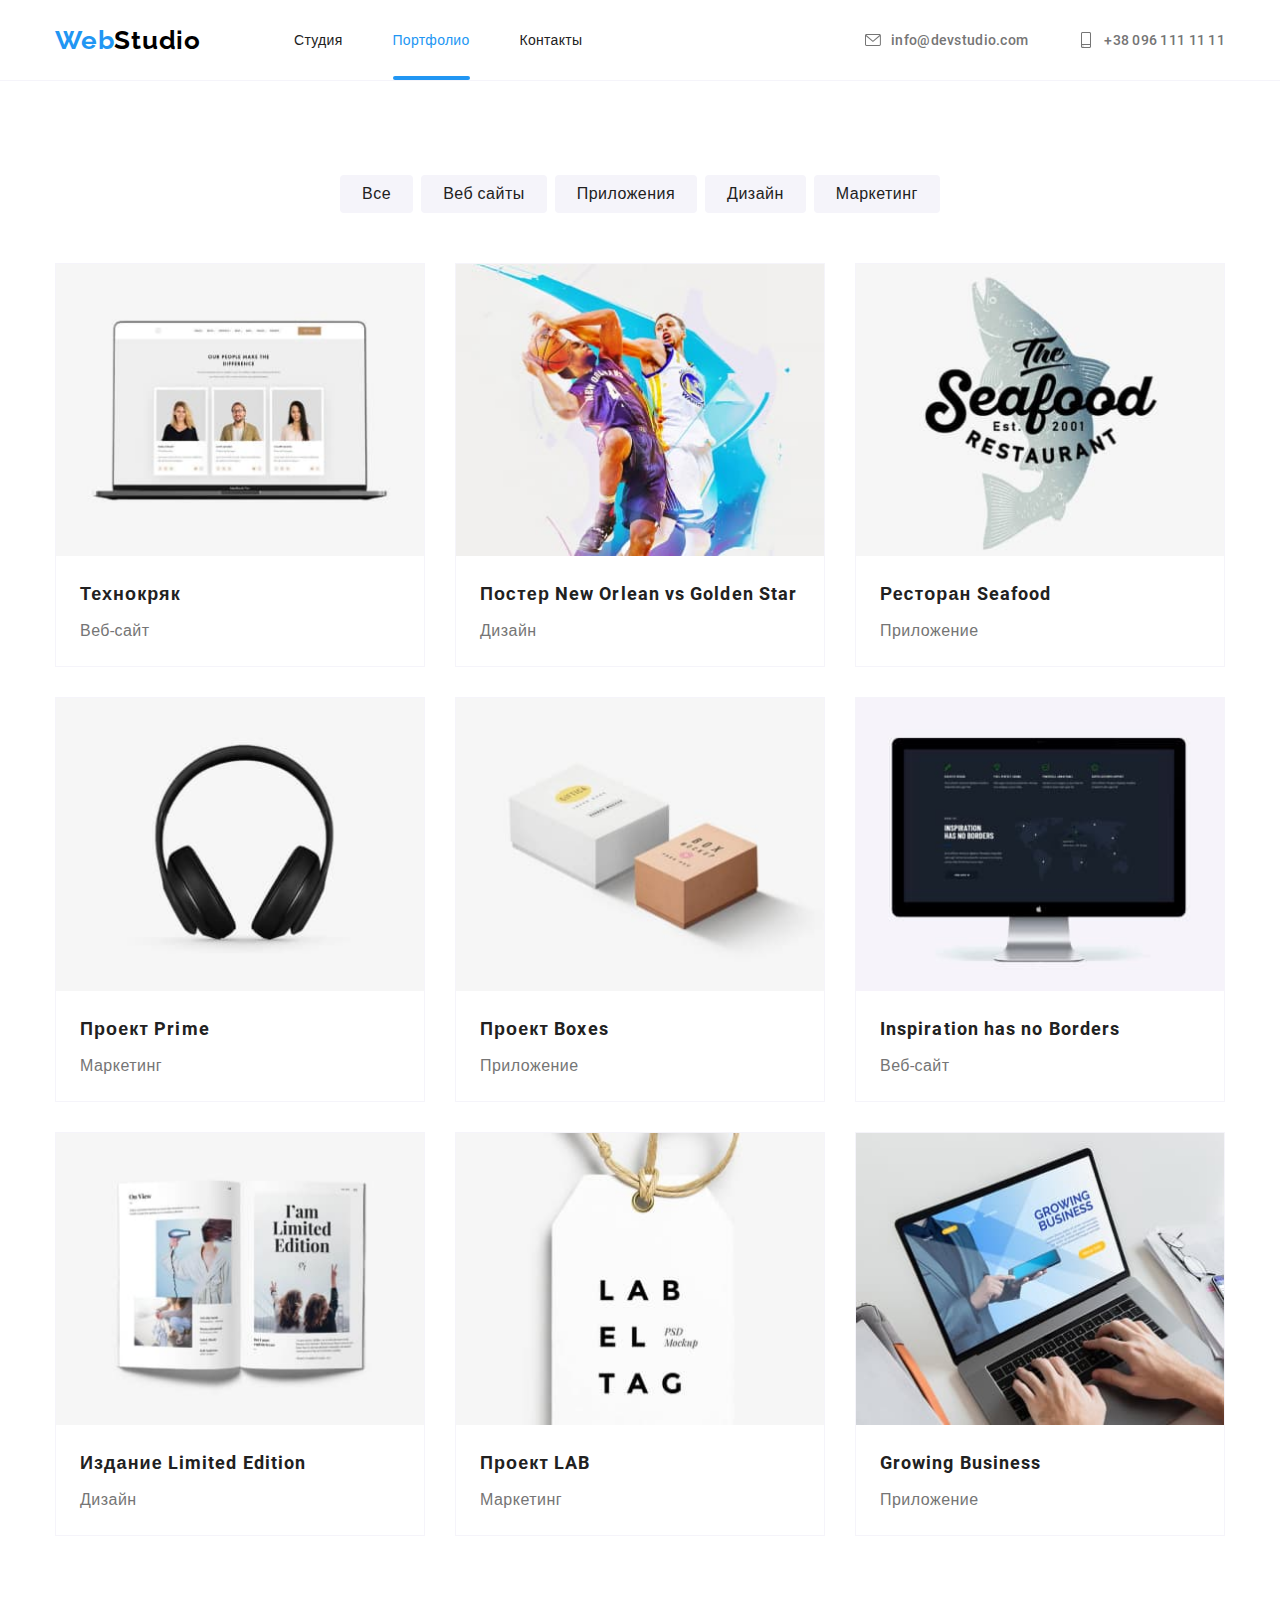
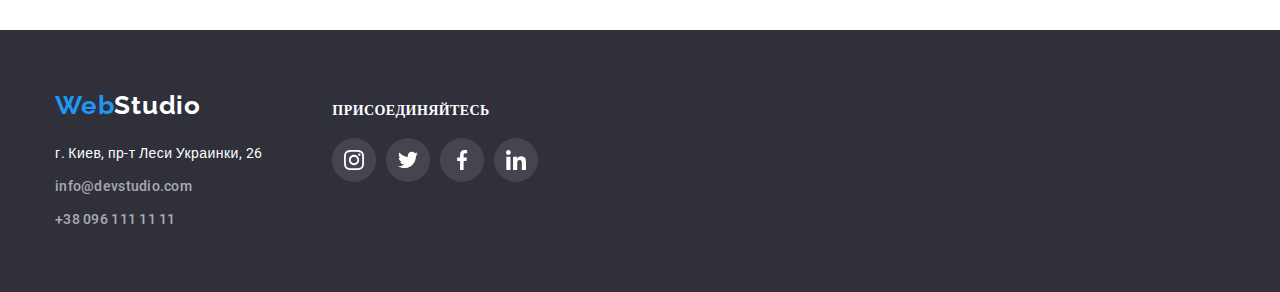
==== portfolio.html @ 5d1e4ab5 "Подчеркивание в меню" ====
<!DOCTYPE html>
<html lang="ru">
<head>
    <meta charset="UTF-8">
    <meta name="viewport" content="width=device-width, initial-scale=1.0">
    <title>Web Studio (Version 2.0)</title>
    <link href="https://fonts.googleapis.com/css2?family=Raleway:wght@700&family=Roboto:wght@400;500;700;900&display=swap" 
        rel="stylesheet">
    <link rel="stylesheet" 
        href="https://cdnjs.cloudflare.com/ajax/libs/modern-normalize/1.0.0/modern-normalize.min.css">
    <link rel="stylesheet" 
        href="./css/style.css">
</head>
<body>
    <!--Шапка-->
    <header class="header">
        <nav class="container main-nav">
            <a href="./index.html" class="logo link">Web<span class="logo-black">Studio</span></a>

            <ul class="site-nav list">
                <li class="item">
                    <a href="./index.html" class="link">Студия</a>
                </li>
                <li class="item">
                    <a href="./portfolio.html" class="link curent">Портфолио</a>
                </li>
                <li class="item">
                    <a href="#footer" class="link">Контакты</a>
                </li>
            </ul>

            <address>
                <ul class="auth-nav list">
                    <li class="item">
                        <a href="mailto:info@devstudio.com" class="link contacts">
                            <svg class="header-icons-svg">
                                <use href="./images/icons/sprite.svg#envelope"></use>
                            </svg>info@devstudio.com
                        </a>
                    </li>
                    <li class="item">
                        <a href="tel:+380961111111" class="link contacts">
                            <svg class="header-icons-svg">
                                <use href="./images/icons/sprite.svg#smartphone"></use>
                            </svg>+38 096 111 11 11
                        </a>
                    </li>
                </ul>
            </address>
        </nav>
    </header>

    <!--Main-->
    <main class="container section">
        <h1 class="visually-hidden">Наши Проекты</h1>
        <ul class="main-button list">
            <li class="item"><button type="button" title="Все" class="portf-btn">Все</button></li>
            <li class="item"><button type="button" title="Веб сайты" class="portf-btn">Веб сайты</button></li>
            <li class="item"><button type="button" title="Приложения" class="portf-btn">Приложения</button></li>
            <li class="item"><button type="button" title="Дизайн" class="portf-btn">Дизайн</button></li>
            <li class="item"><button type="button" title="Маркетинг" class="portf-btn">Маркетинг</button></li>
        </ul>
        <ul class="list feature-list">
            <li class="flex-element">
                <img class="img-main" src="./images/1.1.jpg" alt="Технокряк" width="370">
                <h2 class="examples">Технокряк</h2>
                <p class="text-examples">Веб-сайт</p>
            </li>
            <li class="flex-element">
                <img class="img-main" src="./images/2.2.jpg" alt="Постер New Orlean vs Golden Star" width="370">
                <h2 class="examples">Постер New Orlean vs Golden Star</h2>
                <p class="text-examples">Дизайн</p>
            </li>
            <li class="flex-element">
                <img class="img-main" src="./images/3.3.jpg" alt="Ресторан Seafood" width="370">
                <h2 class="examples">Ресторан Seafood</h2>
                <p class="text-examples">Приложение</p>
            </li>
            <li class="flex-element">
                <img class="img-main" src="./images/4.4.jpg" alt="Проект Prime" width="370">
                <h2 class="examples">Проект Prime</h2>
                <p class="text-examples">Маркетинг</p>
            </li>
            <li class="flex-element">
                <img class="img-main" src="./images/5.5.jpg" alt="Проект Boxes" width="370">
                <h2 class="examples">Проект Boxes</h2>
                <p class="text-examples">Приложение</p>
            </li>
            <li class="flex-element">
                <img class="img-main" src="./images/6.6.jpg" alt="Inspiration has no Borders" width="370">
                <h2 class="examples">Inspiration has no Borders</h2>
                <p class="text-examples">Веб-сайт</p>
            </li>
            <li class="flex-element">
                <img class="img-main" src="./images/7.7.jpg" alt="Издание Limited Edition" width="370">
                <h2 class="examples">Издание Limited Edition</h2>
                <p class="text-examples">Дизайн</p>
            </li>
            <li class="flex-element">
                <img class="img-main" src="./images/8.8.jpg" alt="Проект LAB" width="370">
                <h2 class="examples">Проект LAB</h2>
                <p class="text-examples">Маркетинг</p>
            </li>
            <li class="flex-element">
                <img class="img-main" src="./images/9.9.jpg" alt="Growing Business" width="370">
                <h2 class="examples">Growing Business</h2>
                <p class="text-examples">Приложение</p>
            </li>
        </ul>

    </main>

    <!--Футер-->
    <div class="bg-section">
        <footer id="footer" class="container footer-title">
            <div class="footer-div">
                <a href="./index.html" class="logo link">Web<span class="logo-white">Studio</span></a>
                <address>
                    <ul class="list footer-margin">
                        <li class="item">
                            <p class="footer-adr">г. Киев, пр-т Леси Украинки, 26</p>
                        </li>
                        <li class="item">
                            <a href="mailto:info@devstudio.com" class="link footer-cont">info@devstudio.com</a>
                        </li>
                        <li class="item">
                            <a href="tel:+380961111111" class="link footer-cont">+38 096 111 11 11</a>
                        </li>
                    </ul>
                </address>
            </div>
            <div class="footer-div">
                <p class="social-title">Присоединяйтесь</p>
                <ul class="list footer-icons">
                    <li class="footer-icons-item"><a class="footer-icons-link" href="https://www.instagram.com" target="_blank" rel="noopener noreferer" aria-label="Instagram">
                        <svg class="footer-icons-svg">
                            <use href="./images/icons/sprite.svg#instagram"></use>
                        </svg>
                    </a></li>
                    <li class="footer-icons-item"><a class="footer-icons-link" href="https://twitter.com" target="_blank" rel="noopener noreferer" aria-label="Twitter">
                        <svg class="footer-icons-svg">
                            <use href="./images/icons/sprite.svg#twitter"></use>
                        </svg> 
                    </a></li>
                    <li class="footer-icons-item"><a class="footer-icons-link" href="https://www.facebook.com" target="_blank" rel="noopener noreferer" aria-label="Facebook">
                        <svg class="footer-icons-svg">
                            <use href="./images/icons/sprite.svg#facebook"></use>
                        </svg>  
                    </a></li>
                    <li class="footer-icons-item"><a class="footer-icons-link" href="https://www.linkedin.com" target="_blank" rel="noopener noreferer" aria-label="Linkedin">
                        <svg class="footer-icons-svg">
                            <use href="./images/icons/sprite.svg#linkedin"></use>
                        </svg> 
                    </a></li>
                </ul>
            </div>
        </footer>
    </div>
</body>
</html>
---- css/style.css ----
@font-face {
    font-family: 'Raleway';
    font-style: normal;
    font-weight: 700;
    src: url('../fonts/raleway-v18-latin-700.eot');
    src: local(''),
         url('../fonts/raleway-v18-latin-700.eot?#iefix') format('embedded-opentype'),
         url('../fonts/raleway-v18-latin-700.woff2') format('woff2'),
         url('../fonts/raleway-v18-latin-700.woff') format('woff'),
         url('../fonts/raleway-v18-latin-700.ttf') format('truetype'),
         url('../fonts/raleway-v18-latin-700.svg#Raleway') format('svg');
}
@font-face {
    font-family: 'Roboto';
    font-style: normal;
    font-weight: 400;
    src: url('../fonts/roboto-v20-latin-regular.eot');
    src: local('Roboto'), local('Roboto-Regular'),
         url('../fonts/roboto-v20-latin-regular.eot?#iefix') format('embedded-opentype'),
         url('../fonts/roboto-v20-latin-regular.woff2') format('woff2'),
         url('../fonts/roboto-v20-latin-regular.woff') format('woff'),
         url('../fonts/roboto-v20-latin-regular.ttf') format('truetype'),
         url('../fonts/roboto-v20-latin-regular.svg#Roboto') format('svg');
}
@font-face {
    font-family: 'Roboto';
    font-style: normal;
    font-weight: 500;
    src: url('../fonts/roboto-v20-latin-500.eot');
    src: local('Roboto Medium'), local('Roboto-Medium'),
         url('../fonts/roboto-v20-latin-500.eot?#iefix') format('embedded-opentype'),
         url('../fonts/roboto-v20-latin-500.woff2') format('woff2'),
         url('../fonts/roboto-v20-latin-500.woff') format('woff'),
         url('../fonts/roboto-v20-latin-500.ttf') format('truetype'),
         url('../fonts/roboto-v20-latin-500.svg#Roboto') format('svg');
}
@font-face {
    font-family: 'Roboto';
    font-style: normal;
    font-weight: 700;
    src: url('../fonts/roboto-v20-latin-700.eot');
    src: local('Roboto Bold'), local('Roboto-Bold'),
         url('../fonts/roboto-v20-latin-700.eot?#iefix') format('embedded-opentype'),
         url('../fonts/roboto-v20-latin-700.woff2') format('woff2'),
         url('../fonts/roboto-v20-latin-700.woff') format('woff'),
         url('../fonts/roboto-v20-latin-700.ttf') format('truetype'),
         url('../fonts/roboto-v20-latin-700.svg#Roboto') format('svg');
}
@font-face {
    font-family: 'Roboto';
    font-style: normal;
    font-weight: 900;
    src: url('../fonts/roboto-v20-latin-900.eot');
    src: local('Roboto Black'), local('Roboto-Black'),
         url('../fonts/roboto-v20-latin-900.eot?#iefix') format('embedded-opentype'),
         url('../fonts/roboto-v20-latin-900.woff2') format('woff2'),
         url('../fonts/roboto-v20-latin-900.woff') format('woff'),
         url('../fonts/roboto-v20-latin-900.ttf') format('truetype'),
         url('../fonts/roboto-v20-latin-900.svg#Roboto') format('svg');
}

:root {
    --main-text-cl: #757575;
    --accent-cl: #2196f3;
    --title-cl: #212121;
    --white-cl: #ffffff;
    --black-cl: #000000;
    --darkblue-bg: #2f303a;
    --grey-bg: #f5f4fa;
    --icon-cl: #afb1b8;
}

html {
    box-sizing: border-box;
}

*,
*::before,
*::after {
    box-sizing: inherit;
}

body {
    font-family: "Roboto", sans-serif;
    font-weight: 400;
    font-size: 14px;
    line-height: 1.71;
    letter-spacing: 0.03em;
    color: var(--main-text-cl);
    margin: 0px;
}

button:hover,
button:focus {
    background-color: var(--accent-cl);
    color: var(--white-cl);
}

.container {
    width: 1200px;
    margin-left: auto;
    margin-right: auto;
    padding-left: 15px;
    padding-right: 15px;
}

.list {
    list-style: none;
    padding: 0px;
    margin: 0px;
}

.feature-list {
    display: flex;
    flex-wrap: wrap;
}

img {
    display: block;
    width: 100%;
    height: auto;
}





/*header*/
.main-nav {
    display: flex;
    align-items: center;
}

.link {
    color: inherit;
    text-decoration: none;
    font-weight: 500;
    font-size: 14px;
    line-height: 1.143;
    letter-spacing: 0.02em;
    color: var(--title-cl);
}
.link:hover,
.link:focus {
    color: var(--accent-cl);
}
.link:hover .header-icons-svg,
.link:focus .header-icons-svg {
    fill: var(--accent-cl);
}

.curent {
    color: var(--accent-cl);
    position: relative;
}

.curent::after {
    content: "";
    display: block;
    width: 48px;
    height: 4px;
    background-color: var(--accent-cl);
    border-radius: 2px;
    position: absolute;
    margin: 0;
    bottom: 0;
    left: 0;
    width: 100%;
}

.header {
    border-bottom: 1px solid var(--grey-bg)
}

.site-nav {
    display: flex;
    margin-left: 93px;
}

.site-nav .link {
    display: block;
    padding-top: 32px;
    padding-bottom: 32px;
}

.site-nav .item:not(:last-child) {
    margin-right: 50px;
}

.auth-nav {
    display: flex;
}

.auth-nav .item:not(:last-child) {
    margin-right: 50px;
}

.item .header-icons:nth-child(1) {
    width: 16px;
    height: 12px;
}

.header-icons {
    margin-right: 10px;
}

.header-icons-svg {
    width: 16px;
    height: 16px;
    fill: var(--main-text-cl);
    margin-right: 10px;
}





/*logo*/
.logo {
    font-family: "Raleway", sans-serif;
    font-weight: 700;
    font-size: 26px;
    line-height: 31px;
    letter-spacing: 0.03em;
    color: var(--accent-cl)
}
.logo-black {
    color: var(--black-cl);
}
.logo-white {
    color: var(--white-cl);
}
.bg-section {
    background-color: var(--darkblue-bg);
}
.bg-team {
    background-color: var(--grey-bg);
}

address {
    font-style: normal;
    margin-left: auto;
}

.contacts {
    font-weight: 500;
    font-size: 14px;
    line-height: 1.143;
    letter-spacing: 0.02em;
    color: var(--main-text-cl);
    display: flex;
    align-items: center;
}





/*hero*/
.hero-title {
    font-family: "Roboto", sans-serif;
    font-weight: 900;
    font-size: 44px;
    line-height: 1.36;
    letter-spacing: 0.06em;
    text-transform: uppercase;
    color: var(--white-cl);
    max-width: 630px;
    margin-top: 0px;
    margin-right: auto;
    margin-left: auto;
    margin-bottom: 30px;
    text-shadow: 0px 4px 4px rgba(0, 0, 0, 0.25);
}

.btn {
    font-family: inherit;
    font-weight: 700;
    font-size: 16px;
    line-height: 1.875;
    text-transform: uppercase;
    letter-spacing: 0.06em;
    color: var(--white-cl);
    background-color: var(--accent-cl);
    box-shadow: 0px 4px 4px rgba(0, 0, 0, 0.15);
    min-width: 200px;
    border-radius: 4px;
    padding: 10px 32px;
    display: inline-block;
    border: 0px solid var(--accent-cl);
    text-align: center;
    font-style: normal;
    cursor: pointer;
}

.hero {
    text-align: center;
    padding-top: 200px;
    padding-bottom: 200px;
    max-width: 1600px;
    height: 600px;
    margin-left: auto;
    margin-right: auto;
    background-image: linear-gradient(
        to right, rgba(47, 48, 58, 0.4), rgba(47, 48, 58, 0.4)), 
        url('../images/Img.jpg');
    background-repeat: no-repeat;
    background-position: center;
    background-size: cover;
}





/*skills*/
.visually-hidden {
   position: absolute !important;
   clip: rect(1px 1px 1px 1px);
   clip: rect(1px, 1px, 1px, 1px);
   padding: 0 !important;
   border: 0 !important;
   height: 1px !important;
   width: 1px !important;
   overflow: hidden;
 }

.feature-list .item {
    width: 270px;
    margin-right: 30px;
    margin-bottom: 30px;
}

.feature-list .item:nth-child(4) {
    margin-right: 0px;
}

.feature-list .item:nth-last-child(-n + 4) {
    margin-bottom: 0px;
}

.title {
    font-family: "Roboto", sans-serif;
    font-weight: 700;
    letter-spacing: 0.03em;
    color: var(--title-cl);
    margin-top: 0px;
    margin-bottom: 10px;
}

.skills {
    font-size: 14px;
    line-height: 1.143;
    text-transform: uppercase;
}

.list-title {
    margin-top: 0px;
    margin-bottom: 0px;
}

.section-title {
    font-family: "Roboto", sans-serif;
    font-weight: 700;
    font-size: 36px;
    line-height: 1.167;
    letter-spacing: 0.03em;
    color: var(--title-cl);
    margin-top: 0px;
    margin-bottom: 50px;
}

.section {
    padding-top: 94px;
    padding-bottom: 94px;
}

.section-title.centered {
    text-align: center;
}

.feature-list .item:nth-child(4n + 4) {
    margin-right: 0px;
}

.feature-list .item::before {
    content: '';
    height: 120px;
    display: block;
    background-size: auto;
    background-repeat: no-repeat;
    background-position: center;
    background-color: var(--grey-bg);
    margin-bottom: 30px;
    border-radius: 4px;
}

.icon-group::before {
    background-image: url('../images/icons/group.svg');
}
.icon-clock::before {
    background-image: url('../images/icons/clock.svg');
}
.icon-diagram::before {
    background-image: url('../images/icons/diagram.svg');
}
.icon-astronaut::before {
    background-image: url('../images/icons/astronaut.svg');
}





/*work*/
.flex-work {
    width: 370px;
    margin-right: 30px;
    margin-bottom: 30px;
}

.flex-work:nth-child(3n) {
    margin-right: 0px;
}

.flex-work:nth-last-child(-n + 3) {
    margin-bottom: 0px;
}

.work-padding {
    padding-bottom: 94px;
}





/*team*/
.team {
    font-weight: 500;
    font-size: 16px;
    line-height: 1.187;
    letter-spacing: 0.03em;
    color: var(--title-cl);
    margin-top: 0px;
    margin-bottom: 10px;
    text-align: center;
}

.skills-team {
    font-weight: 400;
    font-size: 16px;
    line-height: 1.187;
    letter-spacing: 0.03em;
    color: var(--main-text-cl);
    text-align: center;
    margin-top: 0px;
    margin-bottom: 16px;
}

.img-team {
    margin-top: 0px;
    margin-bottom: 30px;
}

.flex-team {
    width: 270px;
    margin-right: 30px;
    margin-bottom: 30px;
    box-shadow: 0px 1px 3px rgba(0, 0, 0, 0.12),
     0px 1px 1px rgba(0, 0, 0, 0.14),
      0px 2px 1px rgba(0, 0, 0, 0.2);
    border-radius: 0px 0px 4px 4px;
    background-color: var(--white-cl);
}

.flex-team:nth-child(4n + 4) {
    margin-right: 0px;
}

.flex-team:nth-last-child(-n + 4) {
    margin-bottom: 0px;
}

.social-icons {
    display: flex;
    justify-content: center;
    margin-bottom: 30px;
}
.social-icons-svg {
    width: 20px;
    height: 20px;
    fill: var(--icon-cl)
}
.social-icons-item:not(:last-child) {
    margin-right: 10px;
}
.social-icons-link {
    display: flex;
    justify-content: center;
    align-items: center;
    width: 44px;
    height: 44px;
    background-color: var(--white-cl);
    border-radius: 50%;
}
.social-icons-link:hover .social-icons-svg,
.social-icons-link:focus .social-icons-svg {
    fill: var(--white-cl);
}

.social-icons-link:hover,
.social-icons-link:focus {
    background-color: var(--accent-cl);
}





/*clients*/
.clients {
    padding-top: 94px;
    padding-bottom: 94px;
}
.client-icons-svg {
    width: 170px;
    height: 90px;
    fill: var(--icon-cl);
}
.client-icons {
    display: flex;
}
.client-icons-item:not(:last-child) {
    margin-right: 30px;
}
.client-icons-link {
    display: flex;
    justify-content: center;
    align-items: center;
    width: 170px;
    height: 90px;
    background-color: var(--white-cl);
    border: 1px solid var(--icon-cl);
    border-radius: 4px;
}
.client-icons-link:hover .client-icons-svg,
.client-icons-link:focus .client-icons-svg {
    fill: var(--accent-cl);
}
.client-icons-link:hover,
.client-icons-link:focus {
    border-color: var(--accent-cl)
}





/*footer*/
.footer-adr {
    color: var(--white-cl);
    margin-top: 0px;
    margin-bottom: 0px;
}

.footer-cont {
    color: rgba(255, 255, 255, 0.6);
}

.footer-title {
    display: flex;
    padding-top: 60px;
    padding-bottom: 60px;
}

.footer-margin .item {
    margin-top: 0px;
    margin-bottom: 9px;
}

.footer-title .item:last-child {
    margin-bottom: 0px;
}

.footer-margin {
    margin-top: 20px;
}

.social-title {
    text-transform: uppercase;
    color: var(--white-cl);
    margin-top: 0px;
    margin-bottom: 20px;
}

.footer-icons {
    display: flex;
}

.footer-icons-item:not(:last-child) {
    margin-right: 10px;
}

.footer-icons-link {
    display: flex;
    justify-content: center;
    align-items: center;
    width: 44px;
    height: 44px;
    background-color: rgba(255, 255, 255, 0.1);
    border-radius: 50%;
}

.footer-icons-svg {
    width: 20px;
    height: 20px;
    fill: var(--white-cl)
}

.footer-icons-link:hover .footer-icons-svg,
.footer-icons-link:focus .footer-icons-svg {
    fill: var(--white-cl);
}

.footer-icons-link:hover,
.footer-icons-link:focus {
    background-color: var(--accent-cl);
}

.footer-div:not(:last-child) {
    margin-right: 70px;
}

.footer-div:last-child {
    margin-top: 12px;
    font-family: Roboto;
    font-style: normal;
    font-weight: bold;
    text-transform: uppercase;
    font-size: 14px;
    line-height: 1.142;
    letter-spacing: 0.03em;
}





/*main*/
    .portf-btn {
    font-weight: 500;
    font-size: 16px;
    line-height: 1.625;
    letter-spacing: 0.03em;
    color: var(--title-cl);
    background-color: var(--grey-bg);
    min-width: 73px;
    padding: 6px 22px;
    border-radius: 4px;
    border: 0px solid var(--accent-cl);
    display: inline-block;
    text-align: center;
    font-style: normal;
    cursor: pointer;
}

.portf-btn:hover,
.portf-btn:focus {
    box-shadow: 0px 3px 1px rgba(0, 0, 0, 0.1),
     0px 1px 2px rgba(0, 0, 0, 0.08),
      0px 2px 2px rgba(0, 0, 0, 0.12);
}

.main-button {
    justify-content: center;
    display: flex;
    align-items: center;
    margin-top: 0px;
    margin-bottom: 50px;
}

.main-button .item + .item {
    margin-left: 8px;
}

.flex-element {
    width: 370px;
    margin-right: 30px;
    margin-bottom: 30px;
    border: 1px solid var(--grey-bg);
    cursor: pointer;
}

.flex-element:hover,
.flex-element:focus {
    box-shadow: 0px 1px 1px rgba(0, 0, 0, 0.12),
     0px 4px 4px rgba(0, 0, 0, 0.06),
      1px 4px 6px rgba(0, 0, 0, 0.16);
}

.flex-element:nth-child(3n) {
    margin-right: 0px;
}

.flex-element:nth-last-child(-n + 3) {
    margin-bottom: 0px;
}

.img-main {
    margin-top: 0px;
    margin-bottom: 20px;
}

.examples {
    font-weight: 700;
    font-size: 18px;
    line-height: 2;
    letter-spacing: 0.06em;
    color: var(--title-cl);
    margin-top: 0px;
    margin-left: 24px;
    margin-bottom: 4px;
}

.text-examples {
    font-weight: 400;
    font-size: 16px;
    line-height: 1.875;
    letter-spacing: 0.03em;
    margin-top: 0px;
    margin-left: 24px;
    margin-bottom: 20px;
}
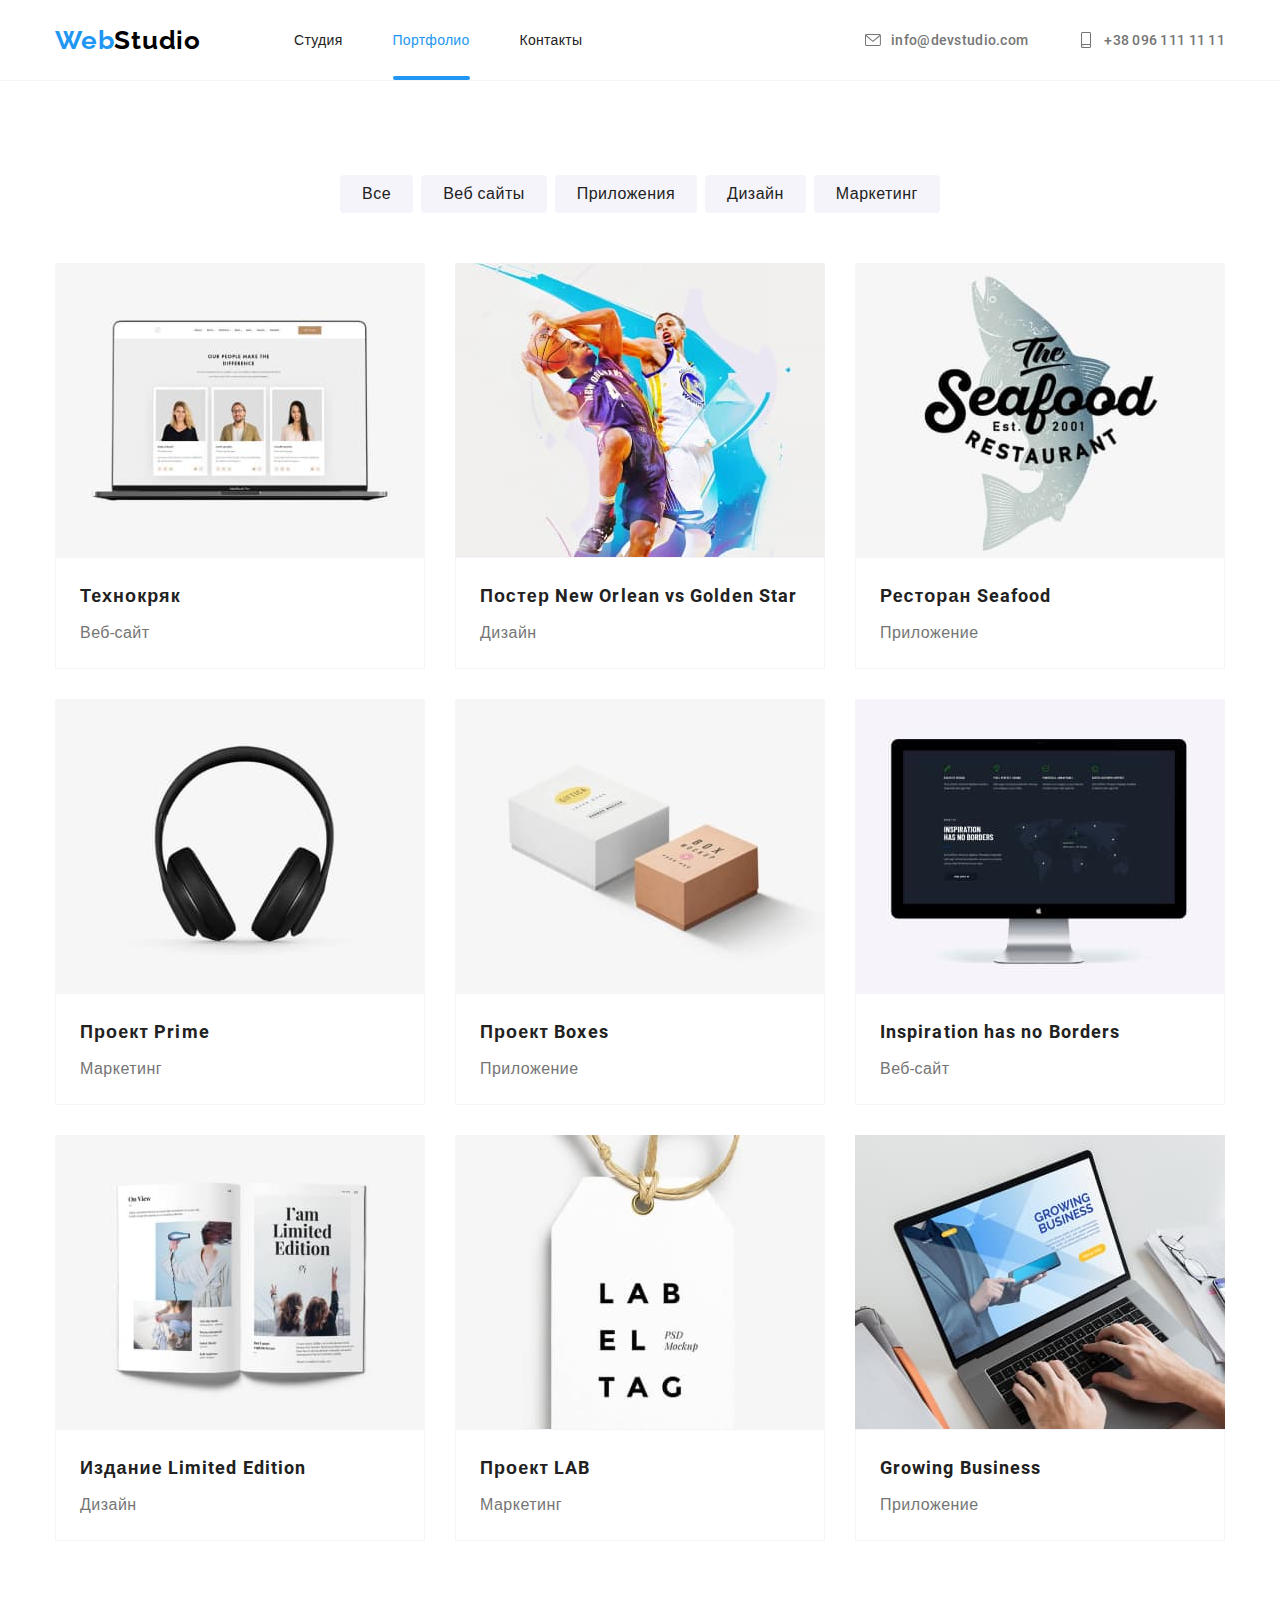
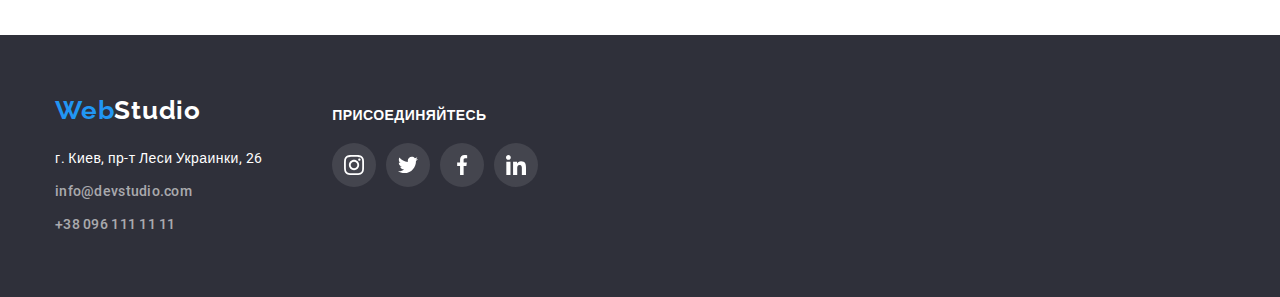
==== commit d31621ca: "Normal Dz 5" ====
--- a/portfolio.html
+++ b/portfolio.html
@@ -62,49 +62,132 @@
         </ul>
         <ul class="list feature-list">
             <li class="flex-element">
-                <img class="img-main" src="./images/1.1.jpg" alt="Технокряк" width="370">
-                <h2 class="examples">Технокряк</h2>
-                <p class="text-examples">Веб-сайт</p>
-            </li>
-            <li class="flex-element">
-                <img class="img-main" src="./images/2.2.jpg" alt="Постер New Orlean vs Golden Star" width="370">
-                <h2 class="examples">Постер New Orlean vs Golden Star</h2>
-                <p class="text-examples">Дизайн</p>
-            </li>
-            <li class="flex-element">
-                <img class="img-main" src="./images/3.3.jpg" alt="Ресторан Seafood" width="370">
-                <h2 class="examples">Ресторан Seafood</h2>
-                <p class="text-examples">Приложение</p>
-            </li>
-            <li class="flex-element">
-                <img class="img-main" src="./images/4.4.jpg" alt="Проект Prime" width="370">
-                <h2 class="examples">Проект Prime</h2>
-                <p class="text-examples">Маркетинг</p>
-            </li>
-            <li class="flex-element">
-                <img class="img-main" src="./images/5.5.jpg" alt="Проект Boxes" width="370">
-                <h2 class="examples">Проект Boxes</h2>
-                <p class="text-examples">Приложение</p>
-            </li>
-            <li class="flex-element">
-                <img class="img-main" src="./images/6.6.jpg" alt="Inspiration has no Borders" width="370">
-                <h2 class="examples">Inspiration has no Borders</h2>
-                <p class="text-examples">Веб-сайт</p>
-            </li>
-            <li class="flex-element">
-                <img class="img-main" src="./images/7.7.jpg" alt="Издание Limited Edition" width="370">
-                <h2 class="examples">Издание Limited Edition</h2>
-                <p class="text-examples">Дизайн</p>
-            </li>
-            <li class="flex-element">
-                <img class="img-main" src="./images/8.8.jpg" alt="Проект LAB" width="370">
-                <h2 class="examples">Проект LAB</h2>
-                <p class="text-examples">Маркетинг</p>
-            </li>
-            <li class="flex-element">
-                <img class="img-main" src="./images/9.9.jpg" alt="Growing Business" width="370">
-                <h2 class="examples">Growing Business</h2>
-                <p class="text-examples">Приложение</p>
+                <a href="">
+                    <div class="figure">
+                        <img class="img-main" src="./images/1.1.jpg" alt="Технокряк" width="370">
+                        <p class="overlay">
+                            Технокряк это современная площадка распространения коронавируса. Компании используют эту платформу для цифрового шпионажа и атак на защищённые сервера конкурентов.
+                        </p>
+                    </div>
+
+                    <div class="border">
+                        <h2 class="examples">Технокряк</h2>
+                        <p class="text-examples">Веб-сайт</p>
+                    </div>
+                </a>
+            </li>
+            <li class="flex-element">
+                <a href="">
+                    <div class="figure">
+                        <img class="img-main" src="./images/2.2.jpg" alt="Постер New Orlean vs Golden Star" width="370">
+                        <p class="overlay">
+                            Технокряк это современная площадка распространения коронавируса. Компании используют эту платформу для цифрового шпионажа и атак на защищённые сервера конкурентов.
+                        </p>
+                    </div>
+
+                    <div class="border">
+                        <h2 class="examples">Постер New Orlean vs Golden Star</h2>
+                        <p class="text-examples">Дизайн</p>
+                    </div>
+                </a>
+            </li>
+            <li class="flex-element">
+                <a href="">
+                    <div class="figure">
+                        <img class="img-main" src="./images/3.3.jpg" alt="Ресторан Seafood" width="370">
+                        <p class="overlay">
+                            Технокряк это современная площадка распространения коронавируса. Компании используют эту платформу для цифрового шпионажа и атак на защищённые сервера конкурентов.
+                        </p>
+                    </div>
+                    <div class="border">
+                        <h2 class="examples">Ресторан Seafood</h2>
+                        <p class="text-examples">Приложение</p>
+                    </div>
+                </a>
+            </li>
+            <li class="flex-element">
+                <a href="">
+                    <div class="figure">
+                        <img class="img-main" src="./images/4.4.jpg" alt="Проект Prime" width="370">
+                        <p class="overlay">
+                            Технокряк это современная площадка распространения коронавируса. Компании используют эту платформу для цифрового шпионажа и атак на защищённые сервера конкурентов.
+                        </p>
+                    </div>
+                    <div class="border">
+                        <h2 class="examples">Проект Prime</h2>
+                        <p class="text-examples">Маркетинг</p>   
+                    </div>
+                </a>
+            </li>
+            <li class="flex-element">
+                <a href="">
+                    <div class="figure">
+                        <img class="img-main" src="./images/5.5.jpg" alt="Проект Boxes" width="370">
+                        <p class="overlay">
+                            Технокряк это современная площадка распространения коронавируса. Компании используют эту платформу для цифрового шпионажа и атак на защищённые сервера конкурентов.
+                        </p>
+                    </div>
+                    <div class="border">
+                        <h2 class="examples">Проект Boxes</h2>
+                        <p class="text-examples">Приложение</p>
+                    </div>
+                </a>
+            </li>
+            <li class="flex-element">
+                <a href="">
+                    <div class="figure">
+                        <img class="img-main" src="./images/6.6.jpg" alt="Inspiration has no Borders" width="370">
+                        <p class="overlay">
+                            Технокряк это современная площадка распространения коронавируса. Компании используют эту платформу для цифрового шпионажа и атак на защищённые сервера конкурентов.
+                        </p>
+                    </div>
+                    <div class="border">
+                        <h2 class="examples">Inspiration has no Borders</h2>
+                        <p class="text-examples">Веб-сайт</p>
+                    </div>
+                </a>
+            </li>
+            <li class="flex-element">
+                <a href="">
+                    <div class="figure">
+                        <img class="img-main" src="./images/7.7.jpg" alt="Издание Limited Edition" width="370">
+                        <p class="overlay">
+                            Технокряк это современная площадка распространения коронавируса. Компании используют эту платформу для цифрового шпионажа и атак на защищённые сервера конкурентов.
+                        </p>
+                    </div>
+                    <div class="border">
+                        <h2 class="examples">Издание Limited Edition</h2>
+                        <p class="text-examples">Дизайн</p>
+                    </div>
+                </a>
+            </li>
+            <li class="flex-element">
+                <a href="">
+                    <div class="figure">
+                        <img class="img-main" src="./images/8.8.jpg" alt="Проект LAB" width="370">
+                        <p class="overlay">
+                            Технокряк это современная площадка распространения коронавируса. Компании используют эту платформу для цифрового шпионажа и атак на защищённые сервера конкурентов.
+                        </p>
+                    </div>
+                    <div class="border">
+                        <h2 class="examples">Проект LAB</h2>
+                        <p class="text-examples">Маркетинг</p> 
+                    </div>
+                </a>
+            </li>
+            <li class="flex-element">
+                <a href="">
+                    <div class="figure">
+                        <img class="img-main" src="./images/9.9.jpg" alt="Growing Business" width="370">
+                        <p class="overlay">
+                            Технокряк это современная площадка распространения коронавируса. Компании используют эту платформу для цифрового шпионажа и атак на защищённые сервера конкурентов.
+                        </p>
+                    </div>
+                    <div class="border">
+                        <h2 class="examples">Growing Business</h2>
+                        <p class="text-examples">Приложение</p>
+                    </div>
+                </a>
             </li>
         </ul>
 
--- a/css/style.css
+++ b/css/style.css
@@ -282,7 +282,6 @@
     letter-spacing: 0.06em;
     color: var(--white-cl);
     background-color: var(--accent-cl);
-    box-shadow: 0px 4px 4px rgba(0, 0, 0, 0.15);
     min-width: 200px;
     border-radius: 4px;
     padding: 10px 32px;
@@ -291,6 +290,11 @@
     text-align: center;
     font-style: normal;
     cursor: pointer;
+}
+
+.btn:hover,
+.btn:focus {
+    box-shadow: 0px 4px 4px rgba(0, 0, 0, 0.15);
 }
 
 .hero {
@@ -309,6 +313,64 @@
     background-size: cover;
 }
 
+.backdrop {
+    position: fixed;
+    top: 0;
+    left: 0;
+    width: 100%;
+    height: 100%;
+    background: rgba(0, 0, 0, 0.2);
+    z-index: 3;
+}
+
+.backdrop.is-hidden {
+    opacity: 0;
+    pointer-events: none;
+}
+
+.modal {
+    width: 528px;
+    height: 581px;
+    background-color: var(--white-cl);
+    position: absolute;
+    top: 50%;
+    left: 50%;
+    transform: translate(-50%, -50%);
+}
+
+.btn-close {
+    width: 30px;
+    height: 30px;
+    display: flex;
+    justify-content: center;
+    align-items: center;
+    background-color: var(--white-cl);
+    border-radius: 50%;
+    border: 1px solid rgba(0, 0, 0, 0.1);
+}
+
+.close-icons-svg {
+    width: 11px;
+    height: 11px;
+    fill: var(--black-cl);
+}
+
+.modal .btn-close {
+    margin-left: auto;
+    margin-right: 8px;
+    margin-top: 8px;
+}
+
+.btn-close:hover,
+.btn-close:focus {
+    background-color: var(--accent-cl);
+}
+
+.btn-close:hover .close-icons-svg,
+.btn-close:focus .close-icons-svg {
+    fill: var(--white-cl);
+}
+
 
 
 
@@ -431,6 +493,40 @@
     padding-bottom: 94px;
 }
 
+.title-work {
+    position: relative;
+}
+
+.title-work::after {
+    content: "";
+    position: absolute;
+    background-color: rgba(47, 48, 58, 0.8);
+    left: 0;
+    bottom: 0;
+    width: 100%;
+    height: 70px;
+    z-index: 1;
+}
+
+.title-work p {
+    font-family: "Roboto", sans-serif;
+    font-weight: 700;
+    font-size: 14px;
+    line-height: 1.143;
+    letter-spacing: 0.03em;
+    color: var(--white-cl);
+    text-transform: uppercase;
+    position: absolute;
+    left: 0;
+    bottom: 0;
+    width: 100%;
+    padding-top: 27px;
+    padding-bottom: 27px;
+    margin: 0;
+    text-align: center;
+    z-index: 2;
+}
+
 
 
 
@@ -634,7 +730,7 @@
 
 .footer-div:last-child {
     margin-top: 12px;
-    font-family: Roboto;
+    font-family: "Roboto", sans-serif;
     font-style: normal;
     font-weight: bold;
     text-transform: uppercase;
@@ -688,15 +784,18 @@
     width: 370px;
     margin-right: 30px;
     margin-bottom: 30px;
+    cursor: pointer;
+}
+
+.border {
     border: 1px solid var(--grey-bg);
-    cursor: pointer;
 }
 
 .flex-element:hover,
 .flex-element:focus {
     box-shadow: 0px 1px 1px rgba(0, 0, 0, 0.12),
-     0px 4px 4px rgba(0, 0, 0, 0.06),
-      1px 4px 6px rgba(0, 0, 0, 0.16);
+    0px 4px 4px rgba(0, 0, 0, 0.06),
+    1px 4px 6px rgba(0, 0, 0, 0.16);
 }
 
 .flex-element:nth-child(3n) {
@@ -709,7 +808,6 @@
 
 .img-main {
     margin-top: 0px;
-    margin-bottom: 20px;
 }
 
 .examples {
@@ -718,7 +816,7 @@
     line-height: 2;
     letter-spacing: 0.06em;
     color: var(--title-cl);
-    margin-top: 0px;
+    margin-top: 20px;
     margin-left: 24px;
     margin-bottom: 4px;
 }
@@ -733,4 +831,70 @@
     margin-bottom: 20px;
 }
 
-
+.figure {
+    position: relative;
+    display: block;
+    overflow: hidden;
+}
+
+.figure .overlay {
+    font-family: "Roboto", sans-serif;
+    font-weight: 400;
+    font-size: 18px;
+    line-height: 1.56;
+    letter-spacing: 0.03em;
+    color: var(--white-cl);
+    position: absolute;
+    top: 0;
+    left: 0;
+    transform: translate(-50%, -50%);
+    padding-top: 63px;
+    padding-left: 24px;
+    padding-right: 24px;
+    padding-bottom: 63px;
+    width: 100%;
+    margin: 0;
+    z-index: 2;
+    opacity: 0;
+    transform: translateY(100%);
+}
+
+.figure::before {
+    content: "";
+    position: absolute;
+    display: inline-block;
+    background-color: rgba(33, 150, 243, 0.9);
+    top: 0;
+    left: 0;
+    width: 100%;
+    height: 100%;
+    z-index: 1;
+    opacity: 0;
+    transform: translateY(100%);
+}
+
+.figure:hover::before,
+.figure:focus::before {
+    opacity: 1;
+}
+
+.figure .overlay:hover,
+.figure .overlay:focus {
+    opacity: 1;
+}
+
+
+.flex-element a {
+    color: inherit;
+    text-decoration: none;
+}
+
+a:hover .figure::before {
+    transform: translateY(0);
+    transition: transform 250ms cubic-bezier(0.4, 0, 0.2, 1);
+}
+
+a:hover .overlay {
+    transform: translateY(0);
+    transition: transform 250ms cubic-bezier(0.4, 0, 0.2, 1);
+}